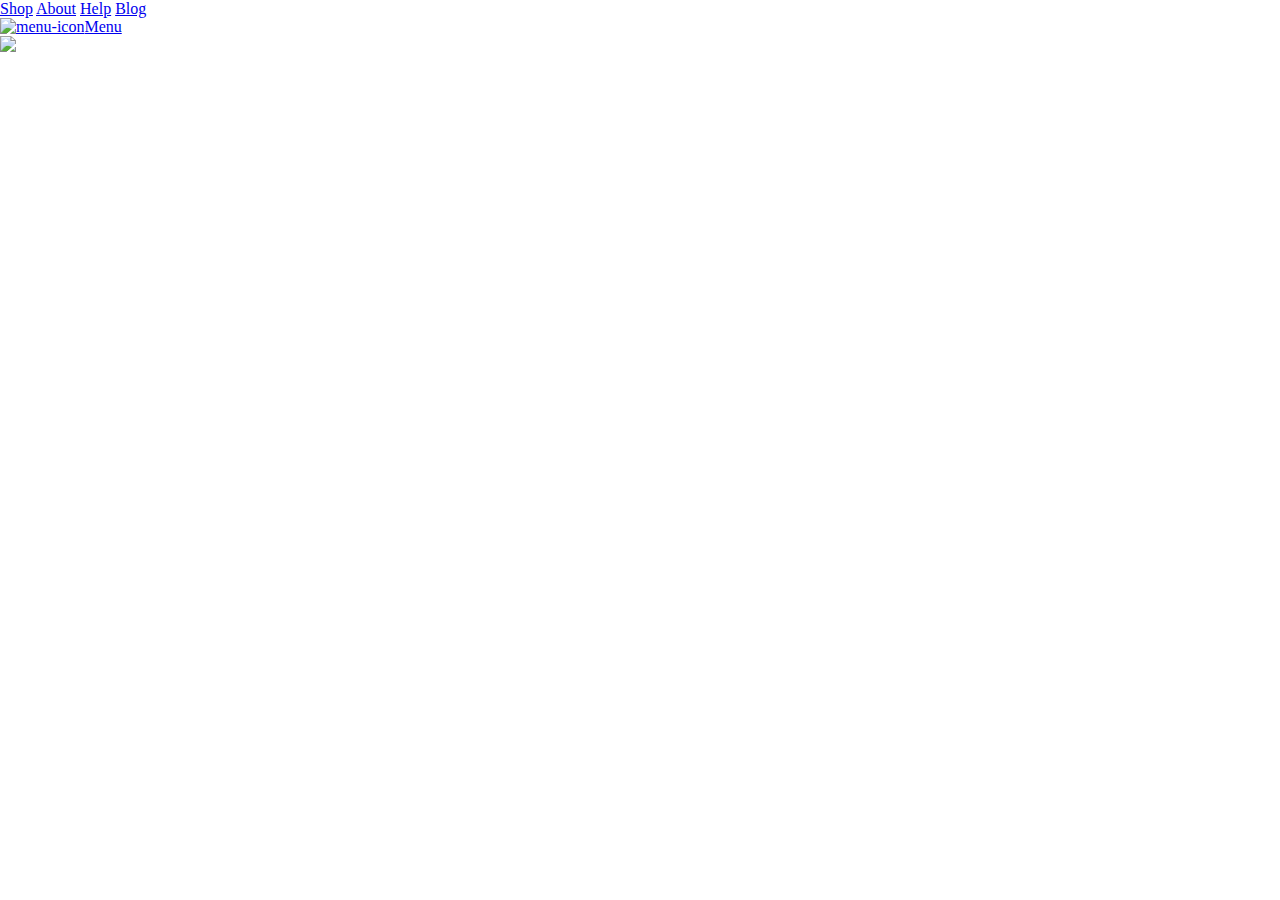
==== JS For Designers/Project 2/index.html @ 7ff4a396 "Setting up the git repo" ====
<!DOCTYPE html>
<html lang="en">
<head>
    <meta charset="UTF-8">
    <meta name="viewport" content="width=, initial-scale=1.0">
    <meta http-equiv="X-UA-Compatible" content="ie=edge">
    <title>Document</title>
    <link rel="stylesheet" href="style.css">
</head>
<body>
    <nav>
        <a href="#">Shop</a>
        <a href="#">About</a>
        <a href="#">Help</a>
        <a href="#">Blog</a>
    </nav>
    <main>
        <a href="#"><img src="/assets/menu.svg" alt="menu-icon">Menu</a>
        <section>
            <img src="/assets/plant1.jpg" srcset="/assets/plant1.jpg, /assets/plant1-2x.jpg 2x">
        </section>
    </main>
</body>
</html>
---- JS For Designers/Project 2/style.css ----
* {
    margin: 0;
    padding: 0;
    box-sizing: border-box;
}
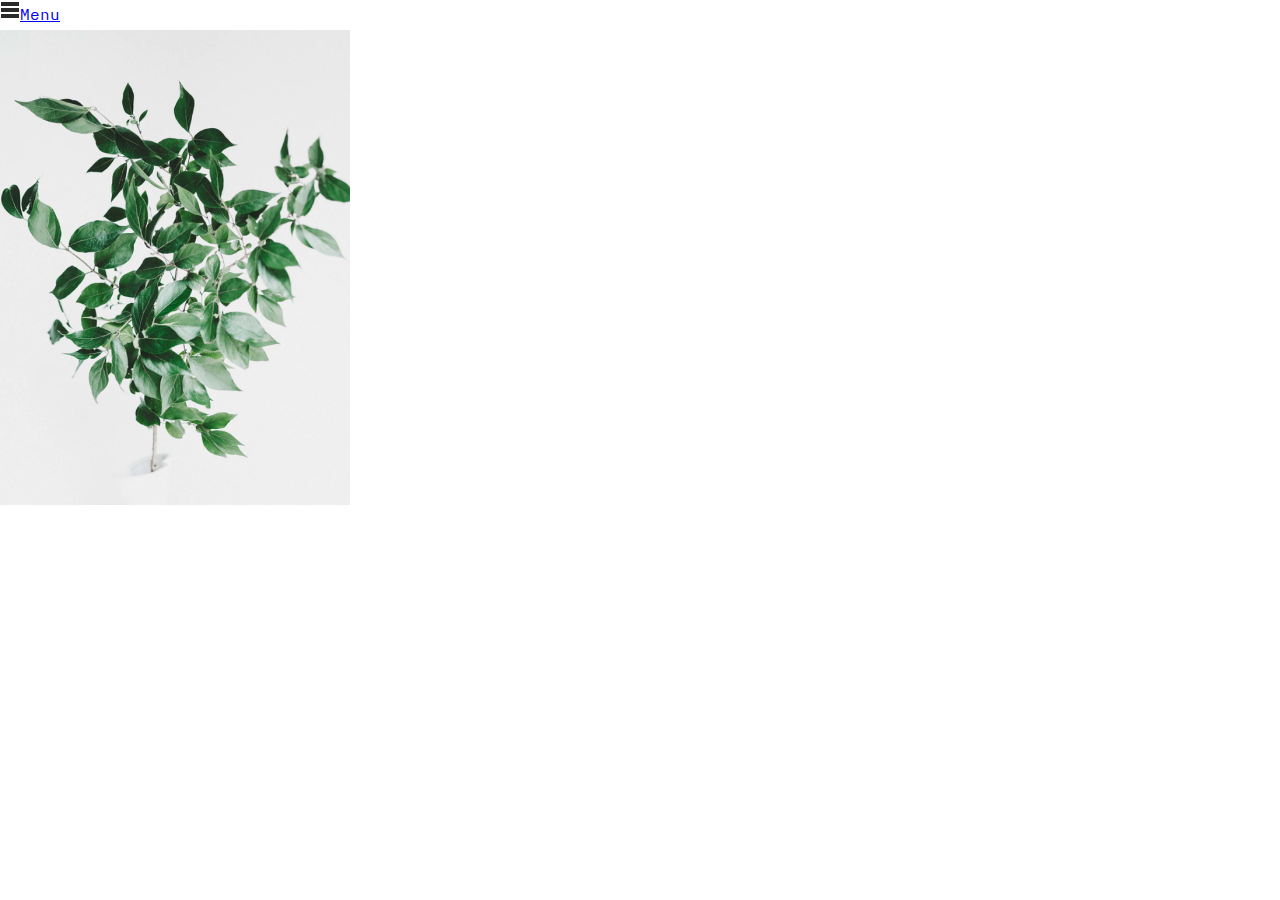
==== commit d488c507: "Up to video 6/24" ====
--- a/JS For Designers/Project 2/index.html
+++ b/JS For Designers/Project 2/index.html
@@ -1,24 +1,37 @@
 <!DOCTYPE html>
 <html lang="en">
-<head>
-    <meta charset="UTF-8">
-    <meta name="viewport" content="width=, initial-scale=1.0">
-    <meta http-equiv="X-UA-Compatible" content="ie=edge">
-    <title>Document</title>
-    <link rel="stylesheet" href="style.css">
-</head>
-<body>
+  <head>
+    <meta charset="UTF-8" />
+    <meta name="viewport" content="width=device-width, initial-scale=1.0" />
+    <title>Project 2 - Plants</title>
+    <link rel="stylesheet" href="/JS For Designers/Project 2/style.css" />
+  </head>
+  <body>
     <nav>
+      <div class="nav-links">
         <a href="#">Shop</a>
         <a href="#">About</a>
         <a href="#">Help</a>
         <a href="#">Blog</a>
+      </div>
     </nav>
+
     <main>
-        <a href="#"><img src="/assets/menu.svg" alt="menu-icon">Menu</a>
-        <section>
-            <img src="/assets/plant1.jpg" srcset="/assets/plant1.jpg, /assets/plant1-2x.jpg 2x">
-        </section>
+      <a href="#" class="toggle-nav">
+        <img
+          src="/JS For Designers/Project 2/assets/menu.svg"
+          alt="Menu Icon"
+        />Menu
+      </a>
+
+      <section>
+        <img
+          src="/JS For Designers/Project 2/assets/plant1.jpg"
+          alt="Plant 1"
+        />
+      </section>
     </main>
-</body>
-</html>+
+    <script src="/JS For Designers/Project 2/main.js"></script>
+  </body>
+</html>
--- a/JS For Designers/Project 2/style.css
+++ b/JS For Designers/Project 2/style.css
@@ -1,5 +1,65 @@
+@font-face {
+    font-family: "IBM Plex Mono";
+    src: url("/JS For Designers/Project 2/assets/ibm-plex-mono.woff2"), url("/JS For Designers/Project 2/assets/ibm-plex-mono.woff");
+}
+
+@font-face {
+    font-family: "Young Serif";
+    src: url("/JS For Designers/Project 2/assets/youngserif.woff2"), url("/JS For Designers/Project 2/assets/youngserif.woff");
+}
+
 * {
     margin: 0;
     padding: 0;
     box-sizing: border-box;
+}
+
+body {
+    font-family: "IBM Plex Mono";
+    font-size: 16px;
+    line-height: 1.6;
+
+    background-color: #ffffff;
+    color: #2a2a2a;
+}
+
+h1 {
+    font-size: 24px;
+    font-weight: 700;
+}
+
+nav {
+    display: flex;
+    align-items: center;
+    width: 240px;
+    height: 100vh;
+    position: fixed;
+    top: 0;
+    left: 0;
+    background: #00b98d;
+}
+
+.nav-links {
+    display: flex;
+    flex-direction: column;
+}
+
+.nav-links a {
+    margin: 8px 0 8px 40px;
+    text-decoration: none;
+    font-family: "Young Serif";
+    font-size: 24px;
+    color: white;
+}
+
+main {
+    height: 100vh;
+    position: relative;
+    z-index: 1;
+    background: white;
+    transition: transform 0.5s;
+}
+
+.main-toggle {
+    transform: translateX(240px);
 }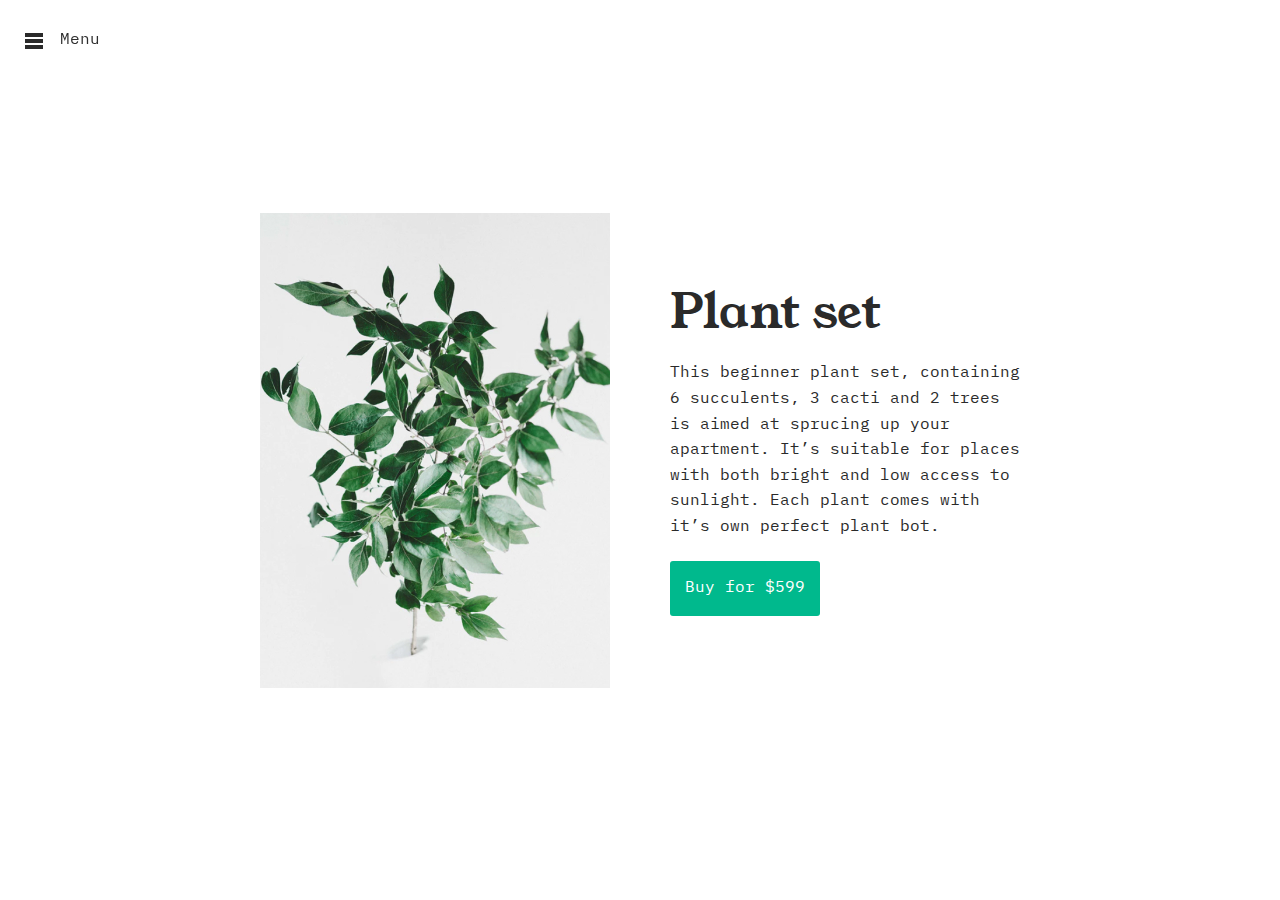
==== commit 31871ea3: "Added the CSS for the images. Page is looking as it should. Need to add javascript for cycling throu" ====
--- a/JS For Designers/Project 2/index.html
+++ b/JS For Designers/Project 2/index.html
@@ -21,17 +21,31 @@
         <img
           src="/JS For Designers/Project 2/assets/menu.svg"
           alt="Menu Icon"
-        />Menu
+        /><p>Menu</p>
       </a>
 
       <section>
-        <img
-          src="/JS For Designers/Project 2/assets/plant1.jpg"
-          alt="Plant 1"
-        />
+        
+        <div class="slides">
+          <img src="/JS For Designers/Project 2/assets/plant1.jpg">
+          <img src="/JS For Designers/Project 2/assets/plant2.jpg">
+          <img src="/JS For Designers/Project 2/assets/plant3.jpg">
+          <img src="/JS For Designers/Project 2/assets/plant4.jpg">
+          <img src="/JS For Designers/Project 2/assets/plant5.jpg">
+        </div>
+
+        <!-- Line break -->
+
+        <div class="content">
+          <h1>Plant set</h1>
+          <p>This beginner plant set, containing 6 succulents, 3 cacti and 2 trees is aimed at sprucing up your apartment. It’s suitable for places with both bright and low access to sunlight. Each plant comes with it’s own perfect plant bot.</p>
+          <a href="#">Buy for $599</a>
+        </div>
+        
       </section>
     </main>
 
-    <script src="/JS For Designers/Project 2/main.js"></script>
+    <script src="/JS For Designers/Project 2/menu.js"></script>
+    <script src="/JS For Designers/Project 2/slides.js"></script>
   </body>
 </html>
--- a/JS For Designers/Project 2/style.css
+++ b/JS For Designers/Project 2/style.css
@@ -21,11 +21,8 @@
 
     background-color: #ffffff;
     color: #2a2a2a;
-}
 
-h1 {
-    font-size: 24px;
-    font-weight: 700;
+    overflow-x: hidden;
 }
 
 nav {
@@ -60,6 +57,69 @@
     transition: transform 0.5s;
 }
 
-.main-toggle {
+main.open {
     transform: translateX(240px);
+}
+
+.toggle-nav {
+    display: flex;
+    align-items: center;
+    padding: 8px;
+    position: fixed;
+    top: 0;
+    left: 0;
+    text-decoration: none;
+    color: #2e2e2e;
+}
+
+.toggle-nav img {
+    margin: 16px;
+}
+
+section {
+    display: flex;
+    justify-content: center;
+    align-items: center;
+    height: 100vh;
+}
+
+section div {
+    width: 350px;
+}
+
+section div.slides {
+    height: 475px;
+}
+
+section div.slides img {
+    position: absolute;
+}
+
+section div.slides img:nth-child(1) {
+    z-index: 1;
+}
+
+section div.content {
+    margin-left: 60px;
+}
+
+
+h1 {
+    font-family: "Young Serif";
+    font-size: 48px;
+    line-height: 1.2;
+}
+
+p {
+    margin: 20px 0;
+    line-height: 1.6;
+}
+
+.content a {
+    display: inline-block;
+    background: #00b98d;
+    padding: 15px;
+    text-decoration: none;
+    color: white;
+    border-radius: 3px;
 }